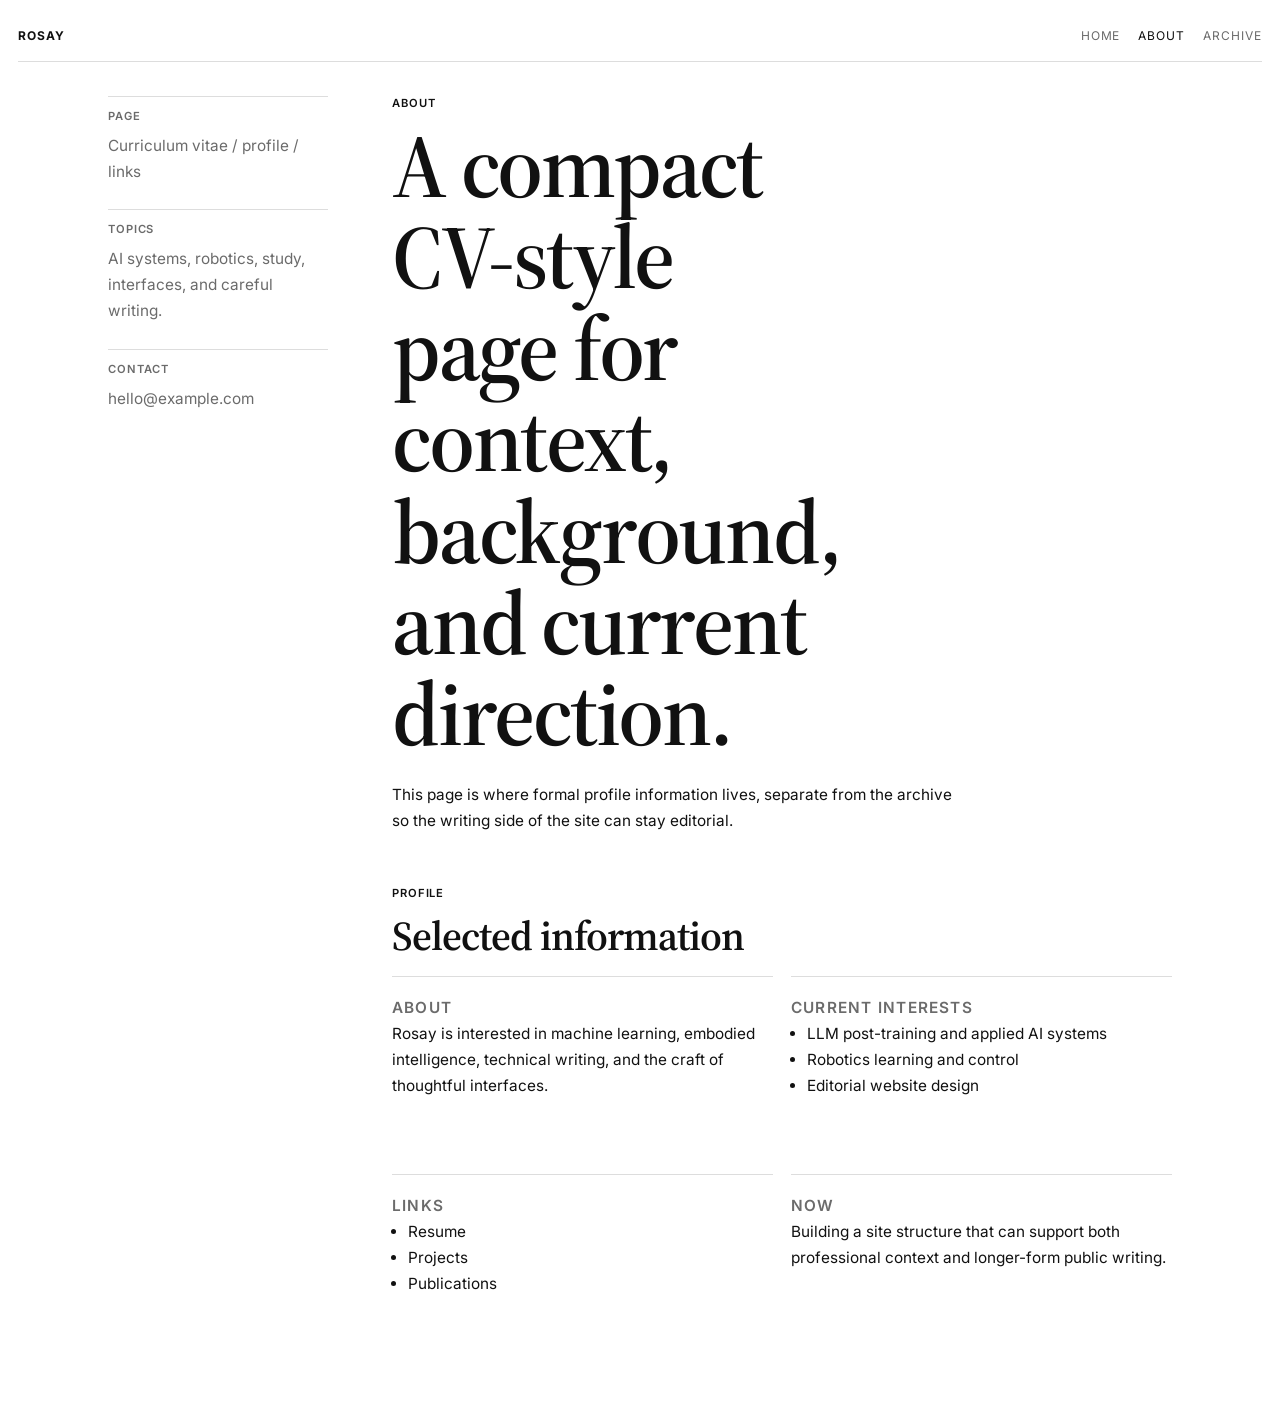
==== about/index.html @ b2b7a43f "Create multi-page homepage and archive scaffold" ====
<!DOCTYPE html>
<html lang="en">
<head>
  <meta charset="UTF-8">
  <meta name="viewport" content="width=device-width, initial-scale=1.0">
  <title>Rosay | About</title>
  <meta
    name="description"
    content="About Rosay: profile, interests, and selected background."
  >
  <link rel="preconnect" href="https://fonts.googleapis.com">
  <link rel="preconnect" href="https://fonts.gstatic.com" crossorigin>
  <link
    href="https://fonts.googleapis.com/css2?family=Inter:wght@400;500;600;700&family=Source+Serif+4:opsz,wght@8..60,400;8..60,600&display=swap"
    rel="stylesheet"
  >
  <link rel="stylesheet" href="../styles.css">
</head>
<body>
  <div class="page">
    <header class="site-header">
      <a class="brand" href="../">ROSAY</a>
      <nav class="site-nav" aria-label="Primary">
        <a href="../">Home</a>
        <a href="./" aria-current="page">About</a>
        <a href="../archive/">Archive</a>
      </nav>
    </header>

    <main class="layout">
      <aside class="side-rail">
        <section class="rail-block">
          <p class="rail-label">Page</p>
          <p class="rail-copy">Curriculum vitae / profile / links</p>
        </section>

        <section class="rail-block">
          <p class="rail-label">Topics</p>
          <p class="rail-copy">AI systems, robotics, study, interfaces, and careful writing.</p>
        </section>

        <section class="rail-block">
          <p class="rail-label">Contact</p>
          <p class="rail-copy">hello@example.com</p>
        </section>
      </aside>

      <div class="content">
        <section class="hero">
          <p class="eyebrow">About</p>
          <h1>A compact CV-style page for context, background, and current direction.</h1>
          <div class="hero-summary">
            <p>
              This page is where formal profile information lives, separate from the archive so the writing side of the site can stay editorial.
            </p>
          </div>
        </section>

        <section class="section-block">
          <div class="section-head">
            <p class="eyebrow">Profile</p>
            <h2>Selected information</h2>
          </div>

          <div class="cv-grid">
            <article class="cv-card">
              <p class="card-label">About</p>
              <p>Rosay is interested in machine learning, embodied intelligence, technical writing, and the craft of thoughtful interfaces.</p>
            </article>

            <article class="cv-card">
              <p class="card-label">Current interests</p>
              <ul class="plain-list">
                <li>LLM post-training and applied AI systems</li>
                <li>Robotics learning and control</li>
                <li>Editorial website design</li>
              </ul>
            </article>

            <article class="cv-card">
              <p class="card-label">Links</p>
              <ul class="plain-list">
                <li>Resume</li>
                <li>Projects</li>
                <li>Publications</li>
              </ul>
            </article>

            <article class="cv-card">
              <p class="card-label">Now</p>
              <p>Building a site structure that can support both professional context and longer-form public writing.</p>
            </article>
          </div>
        </section>
      </div>
    </main>
  </div>
</body>
</html>
---- styles.css ----
:root {
  --bg: #ffffff;
  --text: #111111;
  --muted: #6b6b6b;
  --line: #dddddd;
  --line-strong: #c9c9c9;
  --max-width: 1280px;
  --content-width: 780px;
}

* {
  box-sizing: border-box;
}

html {
  scroll-behavior: smooth;
}

body {
  margin: 0;
  background: var(--bg);
  color: var(--text);
  font-family: "Inter", sans-serif;
}

code {
  font-family: inherit;
  font-size: 0.95em;
}

a {
  color: inherit;
}

.page {
  width: min(calc(100% - 36px), var(--max-width));
  margin: 0 auto;
  padding: 18px 0 72px;
}

.site-header {
  display: flex;
  align-items: center;
  justify-content: space-between;
  gap: 24px;
  padding: 10px 0 18px;
  border-bottom: 1px solid var(--line);
}

.brand,
.site-nav a,
.eyebrow,
.card-label,
.rail-label {
  text-transform: uppercase;
  letter-spacing: 0.08em;
}

.brand,
.site-nav a {
  text-decoration: none;
  font-size: 0.75rem;
}

.brand {
  font-weight: 700;
}

.site-nav {
  display: flex;
  flex-wrap: wrap;
  gap: 18px;
}

.site-nav a,
.rail-label,
.meta-inline,
.archive-index,
.archive-date,
.card-label,
.rail-copy {
  color: var(--muted);
}

.site-nav a[aria-current="page"] {
  color: var(--text);
}

.layout {
  display: grid;
  grid-template-columns: 220px minmax(0, var(--content-width));
  gap: 64px;
  justify-content: center;
  padding-top: 34px;
}

.side-rail {
  display: grid;
  gap: 24px;
  align-content: start;
  position: sticky;
  top: 24px;
  height: fit-content;
}

.rail-block {
  padding-top: 12px;
  border-top: 1px solid var(--line);
}

.rail-label,
.eyebrow,
.card-label {
  margin: 0 0 10px;
  font-size: 0.7rem;
  font-weight: 600;
}

.rail-copy,
.rail-list,
.hero-summary p,
.cv-card p,
.plain-list,
.lead-copy,
.archive-main p {
  margin: 0;
  font-size: 0.96rem;
  line-height: 1.7;
}

.rail-list,
.plain-list {
  padding-left: 16px;
}

.rail-list a {
  text-decoration: none;
}

.content {
  display: grid;
  gap: 52px;
}

.hero,
.cv-section,
.lead-entry,
.archive-section {
  border-top: 1px solid var(--line);
  padding-top: 18px;
}

.hero {
  border-top: 0;
  padding-top: 0;
}

.hero h1,
.section-head h2,
.lead-entry h2,
.archive-main h3,
.archive-page-title {
  margin: 0;
  font-family: "Source Serif 4", serif;
  font-weight: 600;
  letter-spacing: -0.025em;
  line-height: 1.02;
}

.hero h1 {
  max-width: 10ch;
  font-size: clamp(3.8rem, 7vw, 6rem);
}

.hero-summary {
  display: grid;
  gap: 8px;
  max-width: 58ch;
  margin-top: 22px;
}

.section-head {
  display: grid;
  gap: 6px;
  margin-bottom: 18px;
}

.section-head h2 {
  font-size: clamp(2rem, 3.2vw, 2.8rem);
}

.cv-grid {
  display: grid;
  grid-template-columns: repeat(2, minmax(0, 1fr));
  gap: 18px;
}

.cv-card {
  min-height: 180px;
  padding: 18px 0;
  border-top: 1px solid var(--line);
}

.lead-entry {
  display: grid;
  gap: 14px;
}

.entry-meta {
  display: flex;
  align-items: baseline;
  justify-content: space-between;
  gap: 16px;
}

.lead-entry h2 {
  max-width: 15ch;
  font-size: clamp(2.6rem, 4.8vw, 4.2rem);
}

.archive-page-title {
  max-width: 12ch;
  font-size: clamp(3.2rem, 6vw, 5.2rem);
}

.lead-copy {
  max-width: 60ch;
}

.lead-link {
  margin: 0;
}

.lead-link a {
  text-decoration: none;
}

.archive-section {
  display: grid;
  gap: 0;
}

.archive-item {
  display: grid;
  grid-template-columns: 110px minmax(0, 1fr) 96px;
  gap: 20px;
  align-items: start;
  padding: 22px 0;
  border-top: 1px solid var(--line);
}

.archive-item:last-child {
  border-bottom: 1px solid var(--line);
}

.archive-index {
  display: grid;
  gap: 4px;
  font-size: 0.78rem;
}

.archive-main {
  display: grid;
  gap: 10px;
}

.archive-main h3 {
  font-size: clamp(1.55rem, 2.5vw, 2.1rem);
}

.archive-date {
  font-size: 0.82rem;
  text-align: right;
}

@media (max-width: 980px) {
  .layout {
    grid-template-columns: 1fr;
    gap: 34px;
  }

  .side-rail {
    position: static;
    grid-template-columns: repeat(3, minmax(0, 1fr));
  }

  .hero h1,
  .lead-entry h2 {
    max-width: none;
  }
}

@media (max-width: 720px) {
  .page {
    width: min(calc(100% - 24px), var(--max-width));
    padding-top: 12px;
  }

  .site-header {
    flex-direction: column;
    align-items: flex-start;
    gap: 12px;
  }

  .side-rail,
  .cv-grid,
  .archive-item {
    grid-template-columns: 1fr;
  }

  .entry-meta {
    flex-direction: column;
    align-items: flex-start;
  }

  .archive-date {
    text-align: left;
  }
}
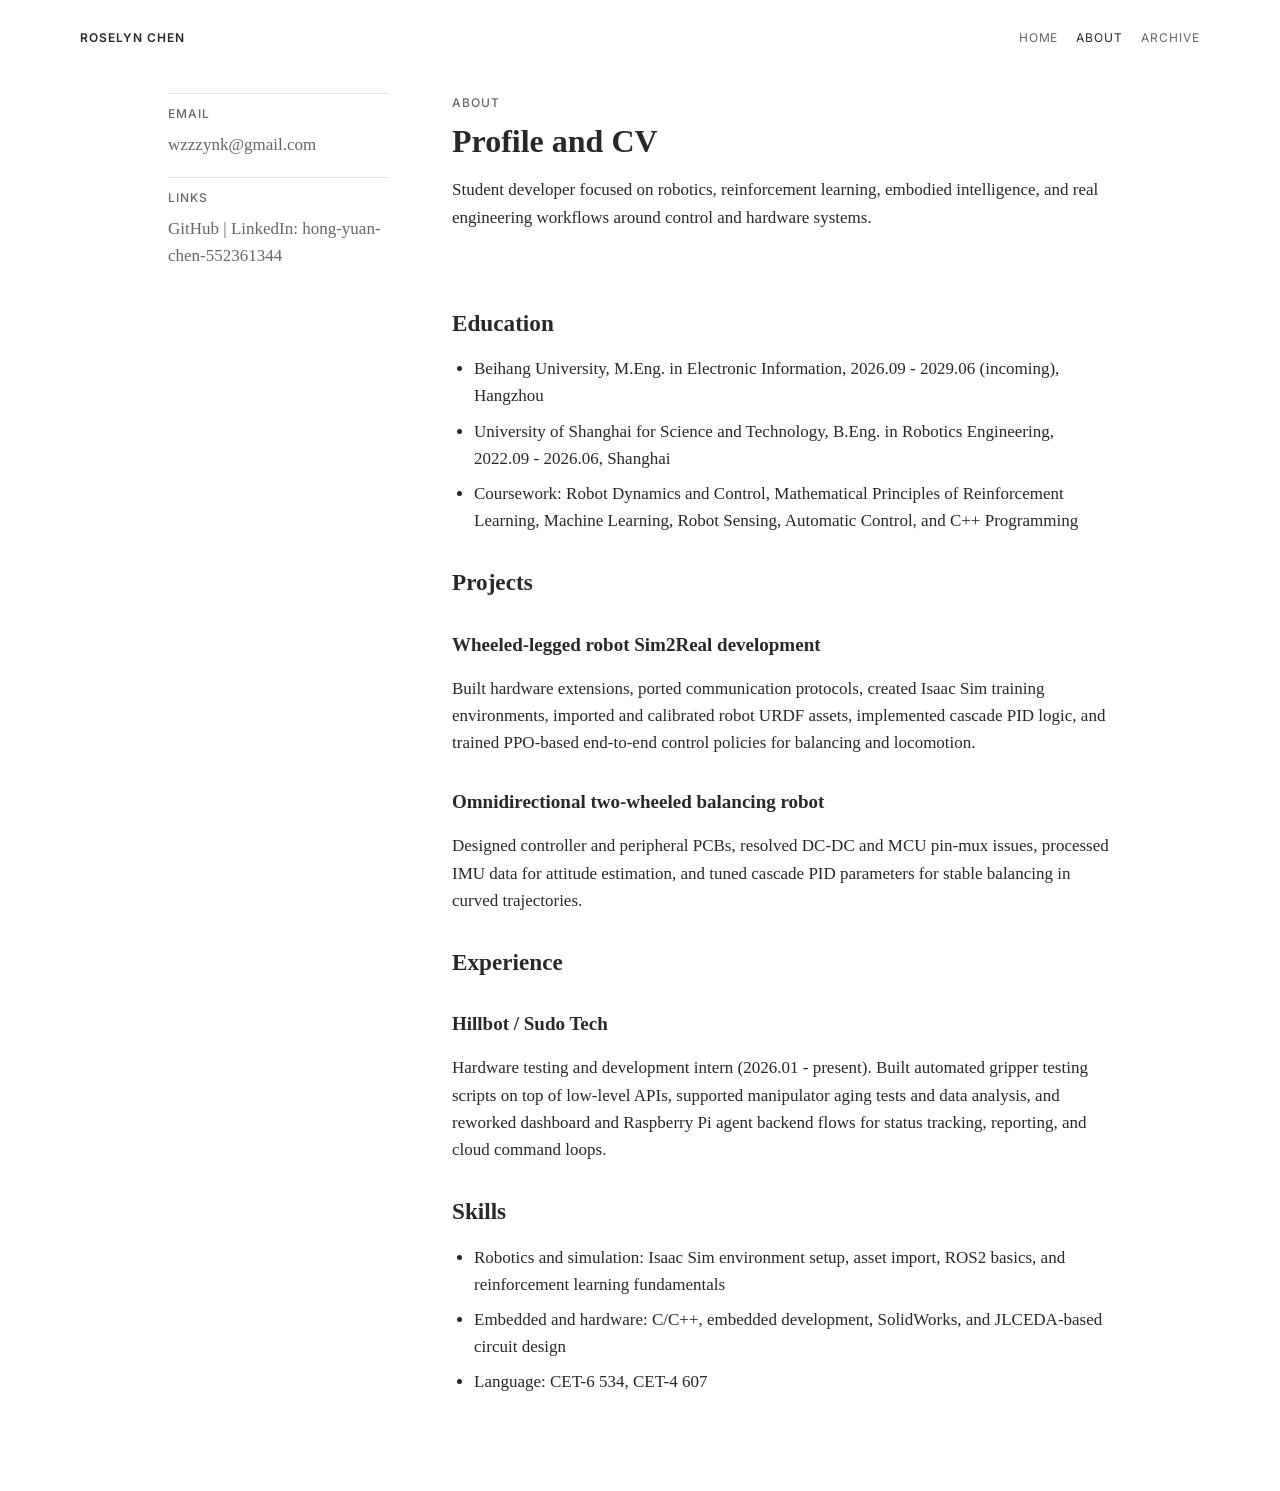
==== commit 52776eb9: "Refactor personal website: Update title and description, enhance layout, and implement GitHub Pages " ====
--- a/about/index.html
+++ b/about/index.html
@@ -3,15 +3,15 @@
 <head>
   <meta charset="UTF-8">
   <meta name="viewport" content="width=device-width, initial-scale=1.0">
-  <title>Rosay | About</title>
+  <title>Roselyn Chen | About</title>
   <meta
     name="description"
-    content="About Rosay: profile, interests, and selected background."
+    content="About Roselyn Chen: education, projects, work experience, and skills."
   >
   <link rel="preconnect" href="https://fonts.googleapis.com">
   <link rel="preconnect" href="https://fonts.gstatic.com" crossorigin>
   <link
-    href="https://fonts.googleapis.com/css2?family=Inter:wght@400;500;600;700&family=Source+Serif+4:opsz,wght@8..60,400;8..60,600&display=swap"
+    href="https://fonts.googleapis.com/css2?family=Inter:wght@400;500;600&display=swap"
     rel="stylesheet"
   >
   <link rel="stylesheet" href="../styles.css">
@@ -19,78 +19,47 @@
 <body>
   <div class="page">
     <header class="site-header">
-      <a class="brand" href="../">ROSAY</a>
+      <a class="brand" href="../">Roselyn Chen</a>
       <nav class="site-nav" aria-label="Primary">
         <a href="../">Home</a>
-        <a href="./" aria-current="page">About</a>
+        <a href="../about/" aria-current="page">About</a>
         <a href="../archive/">Archive</a>
       </nav>
     </header>
 
-    <main class="layout">
+    <main class="layout home-layout">
       <aside class="side-rail">
         <section class="rail-block">
-          <p class="rail-label">Page</p>
-          <p class="rail-copy">Curriculum vitae / profile / links</p>
+          <p class="rail-label">Email</p>
+          <p class="rail-copy">wzzzynk@gmail.com</p>
         </section>
 
         <section class="rail-block">
-          <p class="rail-label">Topics</p>
-          <p class="rail-copy">AI systems, robotics, study, interfaces, and careful writing.</p>
-        </section>
-
-        <section class="rail-block">
-          <p class="rail-label">Contact</p>
-          <p class="rail-copy">hello@example.com</p>
+          <p class="rail-label">Links</p>
+          <p class="rail-copy"><a href="https://github.com/rosay4">GitHub</a> | LinkedIn: hong-yuan-chen-552361344</p>
         </section>
       </aside>
 
       <div class="content">
-        <section class="hero">
+        <section class="home-intro">
           <p class="eyebrow">About</p>
-          <h1>A compact CV-style page for context, background, and current direction.</h1>
-          <div class="hero-summary">
-            <p>
-              This page is where formal profile information lives, separate from the archive so the writing side of the site can stay editorial.
-            </p>
-          </div>
+          <h1>Profile and CV</h1>
+          <p class="intro-lead">Student developer focused on robotics, reinforcement learning, embodied intelligence, and real engineering workflows around control and hardware systems.</p>
         </section>
 
-        <section class="section-block">
-          <div class="section-head">
-            <p class="eyebrow">Profile</p>
-            <h2>Selected information</h2>
-          </div>
-
-          <div class="cv-grid">
-            <article class="cv-card">
-              <p class="card-label">About</p>
-              <p>Rosay is interested in machine learning, embodied intelligence, technical writing, and the craft of thoughtful interfaces.</p>
-            </article>
-
-            <article class="cv-card">
-              <p class="card-label">Current interests</p>
-              <ul class="plain-list">
-                <li>LLM post-training and applied AI systems</li>
-                <li>Robotics learning and control</li>
-                <li>Editorial website design</li>
-              </ul>
-            </article>
-
-            <article class="cv-card">
-              <p class="card-label">Links</p>
-              <ul class="plain-list">
-                <li>Resume</li>
-                <li>Projects</li>
-                <li>Publications</li>
-              </ul>
-            </article>
-
-            <article class="cv-card">
-              <p class="card-label">Now</p>
-              <p>Building a site structure that can support both professional context and longer-form public writing.</p>
-            </article>
-          </div>
+        <section class="tm-article-body page-markdown-body">
+          <h2 id="education">Education</h2>
+          <ul><li>Beihang University, M.Eng. in Electronic Information, 2026.09 - 2029.06 (incoming), Hangzhou</li><li>University of Shanghai for Science and Technology, B.Eng. in Robotics Engineering, 2022.09 - 2026.06, Shanghai</li><li>Coursework: Robot Dynamics and Control, Mathematical Principles of Reinforcement Learning, Machine Learning, Robot Sensing, Automatic Control, and C++ Programming</li></ul>
+          <h2 id="projects">Projects</h2>
+          <h3 id="wheeled-legged-robot-sim2real-development">Wheeled-legged robot Sim2Real development</h3>
+          <p>Built hardware extensions, ported communication protocols, created Isaac Sim training environments, imported and calibrated robot URDF assets, implemented cascade PID logic, and trained PPO-based end-to-end control policies for balancing and locomotion.</p>
+          <h3 id="omnidirectional-two-wheeled-balancing-robot">Omnidirectional two-wheeled balancing robot</h3>
+          <p>Designed controller and peripheral PCBs, resolved DC-DC and MCU pin-mux issues, processed IMU data for attitude estimation, and tuned cascade PID parameters for stable balancing in curved trajectories.</p>
+          <h2 id="experience">Experience</h2>
+          <h3 id="hillbot-sudo-tech">Hillbot / Sudo Tech</h3>
+          <p>Hardware testing and development intern (2026.01 - present). Built automated gripper testing scripts on top of low-level APIs, supported manipulator aging tests and data analysis, and reworked dashboard and Raspberry Pi agent backend flows for status tracking, reporting, and cloud command loops.</p>
+          <h2 id="skills">Skills</h2>
+          <ul><li>Robotics and simulation: Isaac Sim environment setup, asset import, ROS2 basics, and reinforcement learning fundamentals</li><li>Embedded and hardware: C/C++, embedded development, SolidWorks, and JLCEDA-based circuit design</li><li>Language: CET-6 534, CET-4 607</li></ul>
         </section>
       </div>
     </main>
--- a/styles.css
+++ b/styles.css
@@ -1,11 +1,12 @@
 :root {
   --bg: #ffffff;
-  --text: #111111;
-  --muted: #6b6b6b;
-  --line: #dddddd;
-  --line-strong: #c9c9c9;
-  --max-width: 1280px;
-  --content-width: 780px;
+  --text: #282828;
+  --muted: #666666;
+  --line: #e3e3e3;
+  --sans: "Inter", Arial, sans-serif;
+  --serif: "Iowan Old Style BT", Georgia, serif;
+  --page-width: 1120px;
+  --content-width: 660px;
 }
 
 * {
@@ -20,83 +21,96 @@
   margin: 0;
   background: var(--bg);
   color: var(--text);
-  font-family: "Inter", sans-serif;
-}
-
-code {
-  font-family: inherit;
-  font-size: 0.95em;
+  font-family: var(--serif);
+  font-size: 17px;
+  line-height: 1.6;
 }
 
 a {
   color: inherit;
+  text-decoration: none;
+}
+
+code {
+  font-family: var(--serif);
+  font-size: 0.95em;
 }
 
 .page {
-  width: min(calc(100% - 36px), var(--max-width));
+  width: min(calc(100% - 36px), var(--page-width));
   margin: 0 auto;
   padding: 18px 0 72px;
 }
 
-.site-header {
+.site-header,
+.tm-header {
   display: flex;
   align-items: center;
   justify-content: space-between;
   gap: 24px;
   padding: 10px 0 18px;
-  border-bottom: 1px solid var(--line);
 }
 
 .brand,
 .site-nav a,
+.rail-label,
 .eyebrow,
-.card-label,
-.rail-label {
+.tm-wordmark,
+.tm-top-nav a,
+.tm-kicker,
+.tm-toc a,
+.profile-key {
+  font-family: var(--sans);
+  font-size: 12px;
+  letter-spacing: 0.08em;
   text-transform: uppercase;
-  letter-spacing: 0.08em;
 }
 
 .brand,
-.site-nav a {
-  text-decoration: none;
-  font-size: 0.75rem;
-}
-
-.brand {
-  font-weight: 700;
-}
-
-.site-nav {
+.tm-wordmark {
+  font-weight: 600;
+}
+
+.site-nav,
+.tm-top-nav {
   display: flex;
   flex-wrap: wrap;
   gap: 18px;
 }
 
 .site-nav a,
+.tm-top-nav a,
 .rail-label,
-.meta-inline,
-.archive-index,
-.archive-date,
-.card-label,
-.rail-copy {
+.rail-copy,
+.eyebrow,
+.profile-key,
+.tm-toc a,
+.tm-kicker,
+.tm-meta {
   color: var(--muted);
 }
 
-.site-nav a[aria-current="page"] {
+.site-nav a[aria-current="page"],
+.tm-top-nav a[aria-current="page"] {
   color: var(--text);
 }
 
 .layout {
   display: grid;
-  grid-template-columns: 220px minmax(0, var(--content-width));
+  grid-template-columns: 220px minmax(0, 660px);
   gap: 64px;
   justify-content: center;
-  padding-top: 34px;
-}
-
-.side-rail {
-  display: grid;
-  gap: 24px;
+  padding-top: 18px;
+}
+
+.home-layout {
+  padding-top: 28px;
+}
+
+.side-rail,
+.tm-toc {
+  display: grid;
+  gap: 18px;
   align-content: start;
   position: sticky;
   top: 24px;
@@ -104,216 +118,308 @@
 }
 
 .rail-block {
-  padding-top: 12px;
+  padding-top: 10px;
   border-top: 1px solid var(--line);
 }
 
 .rail-label,
 .eyebrow,
-.card-label {
-  margin: 0 0 10px;
-  font-size: 0.7rem;
-  font-weight: 600;
+.tm-kicker {
+  margin: 0 0 8px;
+  font-weight: 500;
 }
 
 .rail-copy,
-.rail-list,
-.hero-summary p,
-.cv-card p,
-.plain-list,
-.lead-copy,
-.archive-main p {
+.intro-lead,
+.profile-value,
+.tm-intro,
+.tm-article-body p,
+.tm-list-item p {
   margin: 0;
-  font-size: 0.96rem;
-  line-height: 1.7;
-}
-
-.rail-list,
-.plain-list {
-  padding-left: 16px;
-}
-
-.rail-list a {
-  text-decoration: none;
-}
-
-.content {
-  display: grid;
-  gap: 52px;
-}
-
-.hero,
-.cv-section,
-.lead-entry,
-.archive-section {
+  font-size: 17px;
+  line-height: 27.2px;
+}
+
+.content,
+.tm-content {
+  display: grid;
+  gap: 40px;
+}
+
+.home-intro,
+.section-block {
   border-top: 1px solid var(--line);
-  padding-top: 18px;
-}
-
-.hero {
+  padding-top: 16px;
+}
+
+.home-intro {
   border-top: 0;
   padding-top: 0;
 }
 
-.hero h1,
+.home-intro h1,
 .section-head h2,
-.lead-entry h2,
-.archive-main h3,
-.archive-page-title {
+.tm-hero h1,
+.tm-article-body h2,
+.tm-list-item h3 {
   margin: 0;
-  font-family: "Source Serif 4", serif;
+  font-family: var(--serif);
   font-weight: 600;
-  letter-spacing: -0.025em;
-  line-height: 1.02;
-}
-
-.hero h1 {
-  max-width: 10ch;
-  font-size: clamp(3.8rem, 7vw, 6rem);
-}
-
-.hero-summary {
-  display: grid;
+  color: var(--text);
+}
+
+.home-intro h1 {
+  font-size: 32px;
+  line-height: 42px;
+  margin-bottom: 14px;
+}
+
+.intro-lead + .intro-lead {
+  margin-top: 14px;
+}
+
+.section-head {
+  display: grid;
+  gap: 6px;
+  margin-bottom: 12px;
+}
+
+.section-head h2 {
+  font-size: 23.2px;
+  line-height: 32.48px;
+}
+
+.profile-list {
+  display: grid;
+}
+
+.profile-row {
+  display: grid;
+  grid-template-columns: 150px minmax(0, 1fr);
+  gap: 18px;
+  padding: 14px 0;
+  border-top: 1px solid var(--line);
+}
+
+.profile-key,
+.profile-value {
+  margin: 0;
+}
+
+.profile-value code {
+  white-space: nowrap;
+}
+
+.tm-main {
+  display: grid;
+  grid-template-columns: 160px minmax(0, 660px);
+  gap: 48px;
+  justify-content: center;
+  padding-top: 16px;
+}
+
+.tm-toc {
+  gap: 10px;
+  padding-top: 148px;
+}
+
+.tm-hero {
+  padding-top: 8px;
+}
+
+.tm-hero h1 {
+  max-width: 570px;
+  font-size: 30px;
+  line-height: 42px;
+}
+
+.tm-hero-centered {
+  display: grid;
+  justify-items: center;
+  text-align: center;
+  padding-top: 24px;
+}
+
+.tm-title-highlight {
+  max-width: 620px;
+}
+
+.tm-meta {
+  display: flex;
+  flex-wrap: wrap;
+  gap: 12px;
+  margin-top: 10px;
+  font-family: var(--sans);
+  font-size: 12px;
+  letter-spacing: 0.04em;
+}
+
+.tm-intro {
+  max-width: 660px;
+  margin-top: 18px;
+}
+
+.tm-publish-metadata {
+  display: grid;
+  justify-items: center;
   gap: 8px;
-  max-width: 58ch;
-  margin-top: 22px;
-}
-
-.section-head {
-  display: grid;
-  gap: 6px;
-  margin-bottom: 18px;
-}
-
-.section-head h2 {
-  font-size: clamp(2rem, 3.2vw, 2.8rem);
-}
-
-.cv-grid {
-  display: grid;
-  grid-template-columns: repeat(2, minmax(0, 1fr));
-  gap: 18px;
-}
-
-.cv-card {
-  min-height: 180px;
+  margin-top: 16px;
+  font-family: var(--sans);
+  font-size: 15px;
+  line-height: 17px;
+  color: var(--muted);
+}
+
+.tm-article-body {
+  max-width: 660px;
+  padding-top: 4px;
+}
+
+.tm-article-body p {
+  margin-bottom: 23.2px;
+}
+
+.tm-article-body ul,
+.tm-article-body ol,
+.page-markdown-body ul,
+.page-markdown-body ol {
+  margin: 0 0 23.2px;
+  padding-left: 22px;
+}
+
+.tm-article-body li,
+.page-markdown-body li {
+  margin-bottom: 8px;
+  font-size: 17px;
+  line-height: 27.2px;
+}
+
+.tm-article-body h2 {
+  font-size: 23.2px;
+  line-height: 32.48px;
+  margin: 38px 0 19.2px;
+}
+
+.tm-article-body h3 {
+  margin: 34px 0 16px;
+  font-family: var(--serif);
+  font-size: 19px;
+  line-height: 28px;
+  font-weight: 600;
+}
+
+.tm-archive-list {
+  padding-top: 0;
+}
+
+.tm-list-item {
   padding: 18px 0;
   border-top: 1px solid var(--line);
 }
 
-.lead-entry {
-  display: grid;
-  gap: 14px;
-}
-
-.entry-meta {
-  display: flex;
-  align-items: baseline;
-  justify-content: space-between;
-  gap: 16px;
-}
-
-.lead-entry h2 {
-  max-width: 15ch;
-  font-size: clamp(2.6rem, 4.8vw, 4.2rem);
-}
-
-.archive-page-title {
-  max-width: 12ch;
-  font-size: clamp(3.2rem, 6vw, 5.2rem);
-}
-
-.lead-copy {
-  max-width: 60ch;
-}
-
-.lead-link {
-  margin: 0;
-}
-
-.lead-link a {
-  text-decoration: none;
-}
-
-.archive-section {
-  display: grid;
-  gap: 0;
-}
-
-.archive-item {
-  display: grid;
-  grid-template-columns: 110px minmax(0, 1fr) 96px;
-  gap: 20px;
-  align-items: start;
-  padding: 22px 0;
-  border-top: 1px solid var(--line);
-}
-
-.archive-item:last-child {
+.tm-list-item:last-child {
   border-bottom: 1px solid var(--line);
 }
 
-.archive-index {
-  display: grid;
-  gap: 4px;
-  font-size: 0.78rem;
-}
-
-.archive-main {
-  display: grid;
-  gap: 10px;
-}
-
-.archive-main h3 {
-  font-size: clamp(1.55rem, 2.5vw, 2.1rem);
-}
-
-.archive-date {
-  font-size: 0.82rem;
-  text-align: right;
+.tm-list-item h3 {
+  font-size: 20px;
+  line-height: 30px;
+  margin-bottom: 8px;
+}
+
+.tm-article-body blockquote,
+.page-markdown-body blockquote {
+  margin: 0 0 23.2px;
+  padding-left: 18px;
+  border-left: 2px solid var(--line);
+  color: var(--muted);
+}
+
+.tm-article-body pre,
+.page-markdown-body pre {
+  margin: 0 0 23.2px;
+  padding: 16px 18px;
+  overflow-x: auto;
+  background: #f5f5f5;
+  border: 1px solid var(--line);
+}
+
+.tm-article-body pre code,
+.page-markdown-body pre code {
+  font-family: "SFMono-Regular", Consolas, monospace;
+  font-size: 14px;
+}
+
+.tm-article-body img,
+.page-markdown-body img {
+  display: block;
+  max-width: 100%;
+  height: auto;
+  margin: 0 0 23.2px;
+}
+
+.page-markdown-body h1,
+.page-markdown-body h2,
+.page-markdown-body h3 {
+  margin: 32px 0 16px;
+  font-family: var(--serif);
+  font-weight: 600;
+  color: var(--text);
+}
+
+.page-markdown-body h1 {
+  font-size: 30px;
+  line-height: 42px;
+}
+
+.page-markdown-body h2 {
+  font-size: 23.2px;
+  line-height: 32.48px;
+}
+
+.page-markdown-body h3 {
+  font-size: 19px;
+  line-height: 28px;
+}
+
+.tm-toc-child {
+  padding-left: 12px;
 }
 
 @media (max-width: 980px) {
-  .layout {
+  .layout,
+  .tm-main {
     grid-template-columns: 1fr;
-    gap: 34px;
-  }
-
-  .side-rail {
+    gap: 28px;
+  }
+
+  .side-rail,
+  .tm-toc {
     position: static;
-    grid-template-columns: repeat(3, minmax(0, 1fr));
-  }
-
-  .hero h1,
-  .lead-entry h2 {
-    max-width: none;
+    padding-top: 0;
   }
 }
 
 @media (max-width: 720px) {
   .page {
-    width: min(calc(100% - 24px), var(--max-width));
+    width: min(calc(100% - 24px), var(--page-width));
     padding-top: 12px;
   }
 
-  .site-header {
+  .site-header,
+  .tm-header {
     flex-direction: column;
     align-items: flex-start;
     gap: 12px;
   }
 
-  .side-rail,
-  .cv-grid,
-  .archive-item {
+  .profile-row {
     grid-template-columns: 1fr;
-  }
-
-  .entry-meta {
-    flex-direction: column;
-    align-items: flex-start;
-  }
-
-  .archive-date {
-    text-align: left;
-  }
-}
+    gap: 8px;
+  }
+
+  .home-intro h1,
+  .tm-hero h1 {
+    max-width: none;
+  }
+}
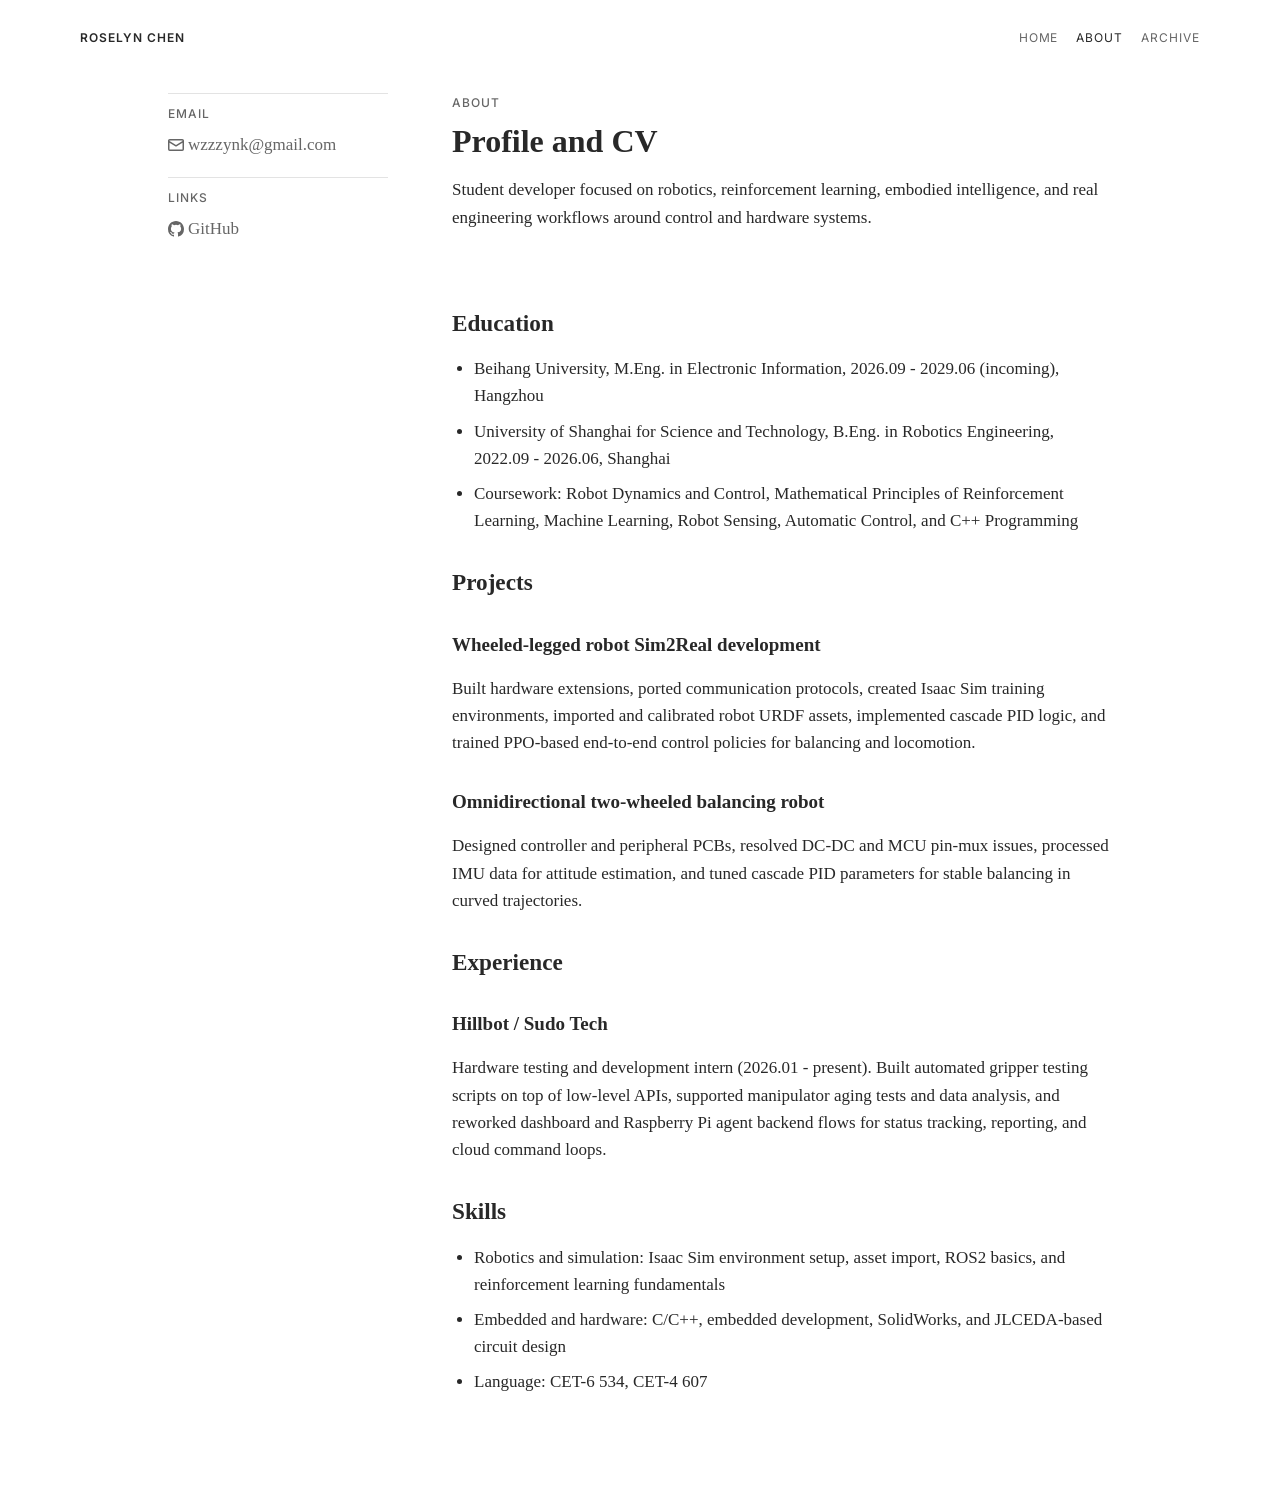
==== commit cc0ca6b1: "更新联系信息格式，添加邮件和GitHub图标，优化样式" ====
--- a/about/index.html
+++ b/about/index.html
@@ -31,12 +31,12 @@
       <aside class="side-rail">
         <section class="rail-block">
           <p class="rail-label">Email</p>
-          <p class="rail-copy">wzzzynk@gmail.com</p>
+          <p class="rail-copy"><a href="mailto:wzzzynk@gmail.com"><svg class="icon" viewBox="0 0 16 16" width="16" height="16" fill="currentColor" aria-hidden="true"><path d="M1.75 2h12.5c.966 0 1.75.784 1.75 1.75v8.5A1.75 1.75 0 0 1 14.25 14H1.75A1.75 1.75 0 0 1 0 12.25v-8.5C0 2.784.784 2 1.75 2ZM1.5 12.251c0 .138.112.25.25.25h12.5a.25.25 0 0 0 .25-.25V5.809L8.38 9.397a.75.75 0 0 1-.76 0L1.5 5.809v6.442Zm13-8.181v-.32a.25.25 0 0 0-.25-.25H1.75a.25.25 0 0 0-.25.25v.32L8 7.88Z"/></svg>wzzzynk@gmail.com</a></p>
         </section>
 
         <section class="rail-block">
           <p class="rail-label">Links</p>
-          <p class="rail-copy"><a href="https://github.com/rosay4">GitHub</a> | LinkedIn: hong-yuan-chen-552361344</p>
+          <p class="rail-copy"><a href="https://github.com/rosay4"><svg class="icon" viewBox="0 0 16 16" width="16" height="16" fill="currentColor" aria-hidden="true"><path d="M8 0C3.58 0 0 3.58 0 8a8 8 0 0 0 5.47 7.59c.4.07.55-.17.55-.38 0-.19-.01-.82-.01-1.49-2.01.37-2.53-.49-2.69-.94-.09-.23-.48-.94-.82-1.13-.28-.15-.68-.52-.01-.53.63-.01 1.08.58 1.23.82.72 1.21 1.87.87 2.33.66.07-.52.28-.87.51-1.07-1.78-.2-3.64-.89-3.64-3.95 0-.87.31-1.59.82-2.15-.08-.2-.36-1.02.08-2.12 0 0 .67-.21 2.2.82a7.63 7.63 0 0 1 4 0c1.53-1.04 2.2-.82 2.2-.82.44 1.1.16 1.92.08 2.12.51.56.82 1.27.82 2.15 0 3.07-1.87 3.75-3.65 3.95.29.25.54.73.54 1.48 0 1.07-.01 1.93-.01 2.2 0 .21.15.46.55.38A8.01 8.01 0 0 0 16 8c0-4.42-3.58-8-8-8z"/></svg>GitHub</a></p>
         </section>
       </aside>
 
--- a/styles.css
+++ b/styles.css
@@ -386,6 +386,13 @@
   padding-left: 12px;
 }
 
+.icon {
+  display: inline-block;
+  vertical-align: -3px;
+  margin-right: 4px;
+  fill: currentColor;
+}
+
 @media (max-width: 980px) {
   .layout,
   .tm-main {
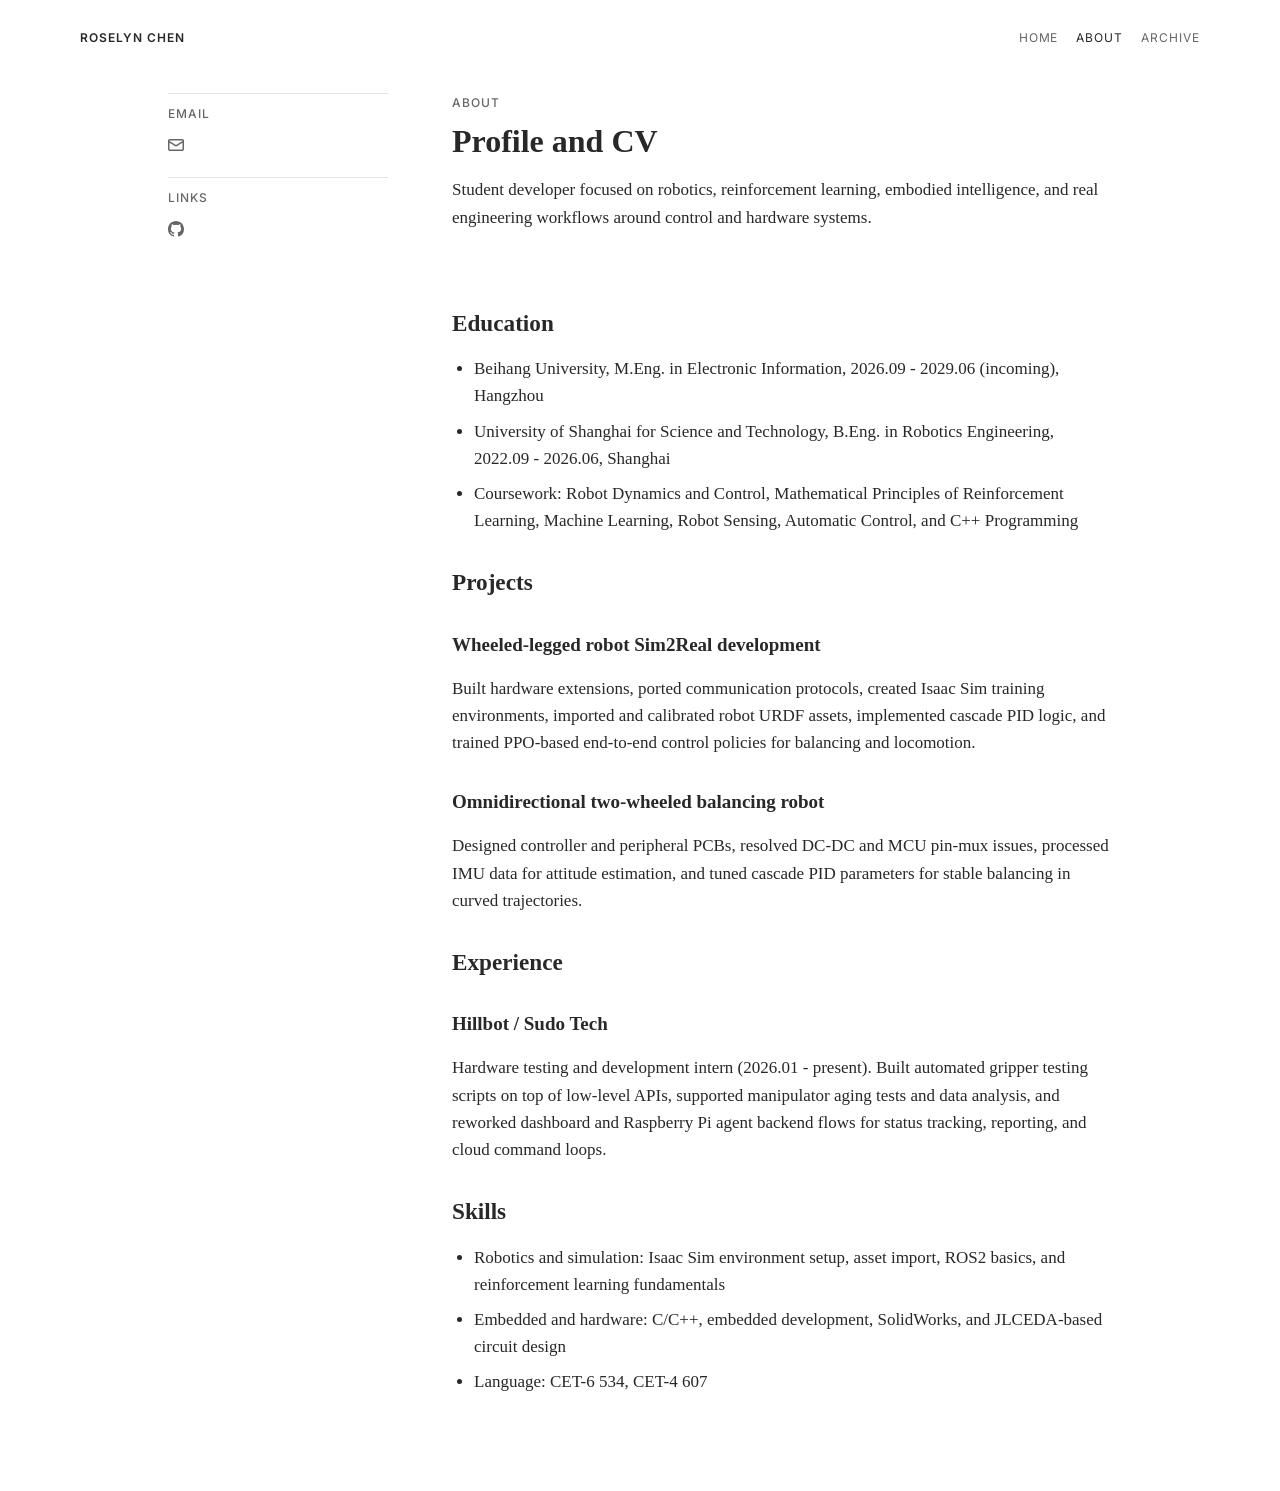
==== commit 76c02a75: "优化联系信息和链接的可访问性，添加aria-label属性" ====
--- a/about/index.html
+++ b/about/index.html
@@ -31,12 +31,12 @@
       <aside class="side-rail">
         <section class="rail-block">
           <p class="rail-label">Email</p>
-          <p class="rail-copy"><a href="mailto:wzzzynk@gmail.com"><svg class="icon" viewBox="0 0 16 16" width="16" height="16" fill="currentColor" aria-hidden="true"><path d="M1.75 2h12.5c.966 0 1.75.784 1.75 1.75v8.5A1.75 1.75 0 0 1 14.25 14H1.75A1.75 1.75 0 0 1 0 12.25v-8.5C0 2.784.784 2 1.75 2ZM1.5 12.251c0 .138.112.25.25.25h12.5a.25.25 0 0 0 .25-.25V5.809L8.38 9.397a.75.75 0 0 1-.76 0L1.5 5.809v6.442Zm13-8.181v-.32a.25.25 0 0 0-.25-.25H1.75a.25.25 0 0 0-.25.25v.32L8 7.88Z"/></svg>wzzzynk@gmail.com</a></p>
+          <p class="rail-copy"><a href="mailto:wzzzynk@gmail.com" aria-label="Email"><svg class="icon" viewBox="0 0 16 16" width="16" height="16" fill="currentColor" aria-hidden="true"><path d="M1.75 2h12.5c.966 0 1.75.784 1.75 1.75v8.5A1.75 1.75 0 0 1 14.25 14H1.75A1.75 1.75 0 0 1 0 12.25v-8.5C0 2.784.784 2 1.75 2ZM1.5 12.251c0 .138.112.25.25.25h12.5a.25.25 0 0 0 .25-.25V5.809L8.38 9.397a.75.75 0 0 1-.76 0L1.5 5.809v6.442Zm13-8.181v-.32a.25.25 0 0 0-.25-.25H1.75a.25.25 0 0 0-.25.25v.32L8 7.88Z"/></svg></a></p>
         </section>
 
         <section class="rail-block">
           <p class="rail-label">Links</p>
-          <p class="rail-copy"><a href="https://github.com/rosay4"><svg class="icon" viewBox="0 0 16 16" width="16" height="16" fill="currentColor" aria-hidden="true"><path d="M8 0C3.58 0 0 3.58 0 8a8 8 0 0 0 5.47 7.59c.4.07.55-.17.55-.38 0-.19-.01-.82-.01-1.49-2.01.37-2.53-.49-2.69-.94-.09-.23-.48-.94-.82-1.13-.28-.15-.68-.52-.01-.53.63-.01 1.08.58 1.23.82.72 1.21 1.87.87 2.33.66.07-.52.28-.87.51-1.07-1.78-.2-3.64-.89-3.64-3.95 0-.87.31-1.59.82-2.15-.08-.2-.36-1.02.08-2.12 0 0 .67-.21 2.2.82a7.63 7.63 0 0 1 4 0c1.53-1.04 2.2-.82 2.2-.82.44 1.1.16 1.92.08 2.12.51.56.82 1.27.82 2.15 0 3.07-1.87 3.75-3.65 3.95.29.25.54.73.54 1.48 0 1.07-.01 1.93-.01 2.2 0 .21.15.46.55.38A8.01 8.01 0 0 0 16 8c0-4.42-3.58-8-8-8z"/></svg>GitHub</a></p>
+          <p class="rail-copy"><a href="https://github.com/rosay4" aria-label="GitHub"><svg class="icon" viewBox="0 0 16 16" width="16" height="16" fill="currentColor" aria-hidden="true"><path d="M8 0C3.58 0 0 3.58 0 8a8 8 0 0 0 5.47 7.59c.4.07.55-.17.55-.38 0-.19-.01-.82-.01-1.49-2.01.37-2.53-.49-2.69-.94-.09-.23-.48-.94-.82-1.13-.28-.15-.68-.52-.01-.53.63-.01 1.08.58 1.23.82.72 1.21 1.87.87 2.33.66.07-.52.28-.87.51-1.07-1.78-.2-3.64-.89-3.64-3.95 0-.87.31-1.59.82-2.15-.08-.2-.36-1.02.08-2.12 0 0 .67-.21 2.2.82a7.63 7.63 0 0 1 4 0c1.53-1.04 2.2-.82 2.2-.82.44 1.1.16 1.92.08 2.12.51.56.82 1.27.82 2.15 0 3.07-1.87 3.75-3.65 3.95.29.25.54.73.54 1.48 0 1.07-.01 1.93-.01 2.2 0 .21.15.46.55.38A8.01 8.01 0 0 0 16 8c0-4.42-3.58-8-8-8z"/></svg></a></p>
         </section>
       </aside>
 
